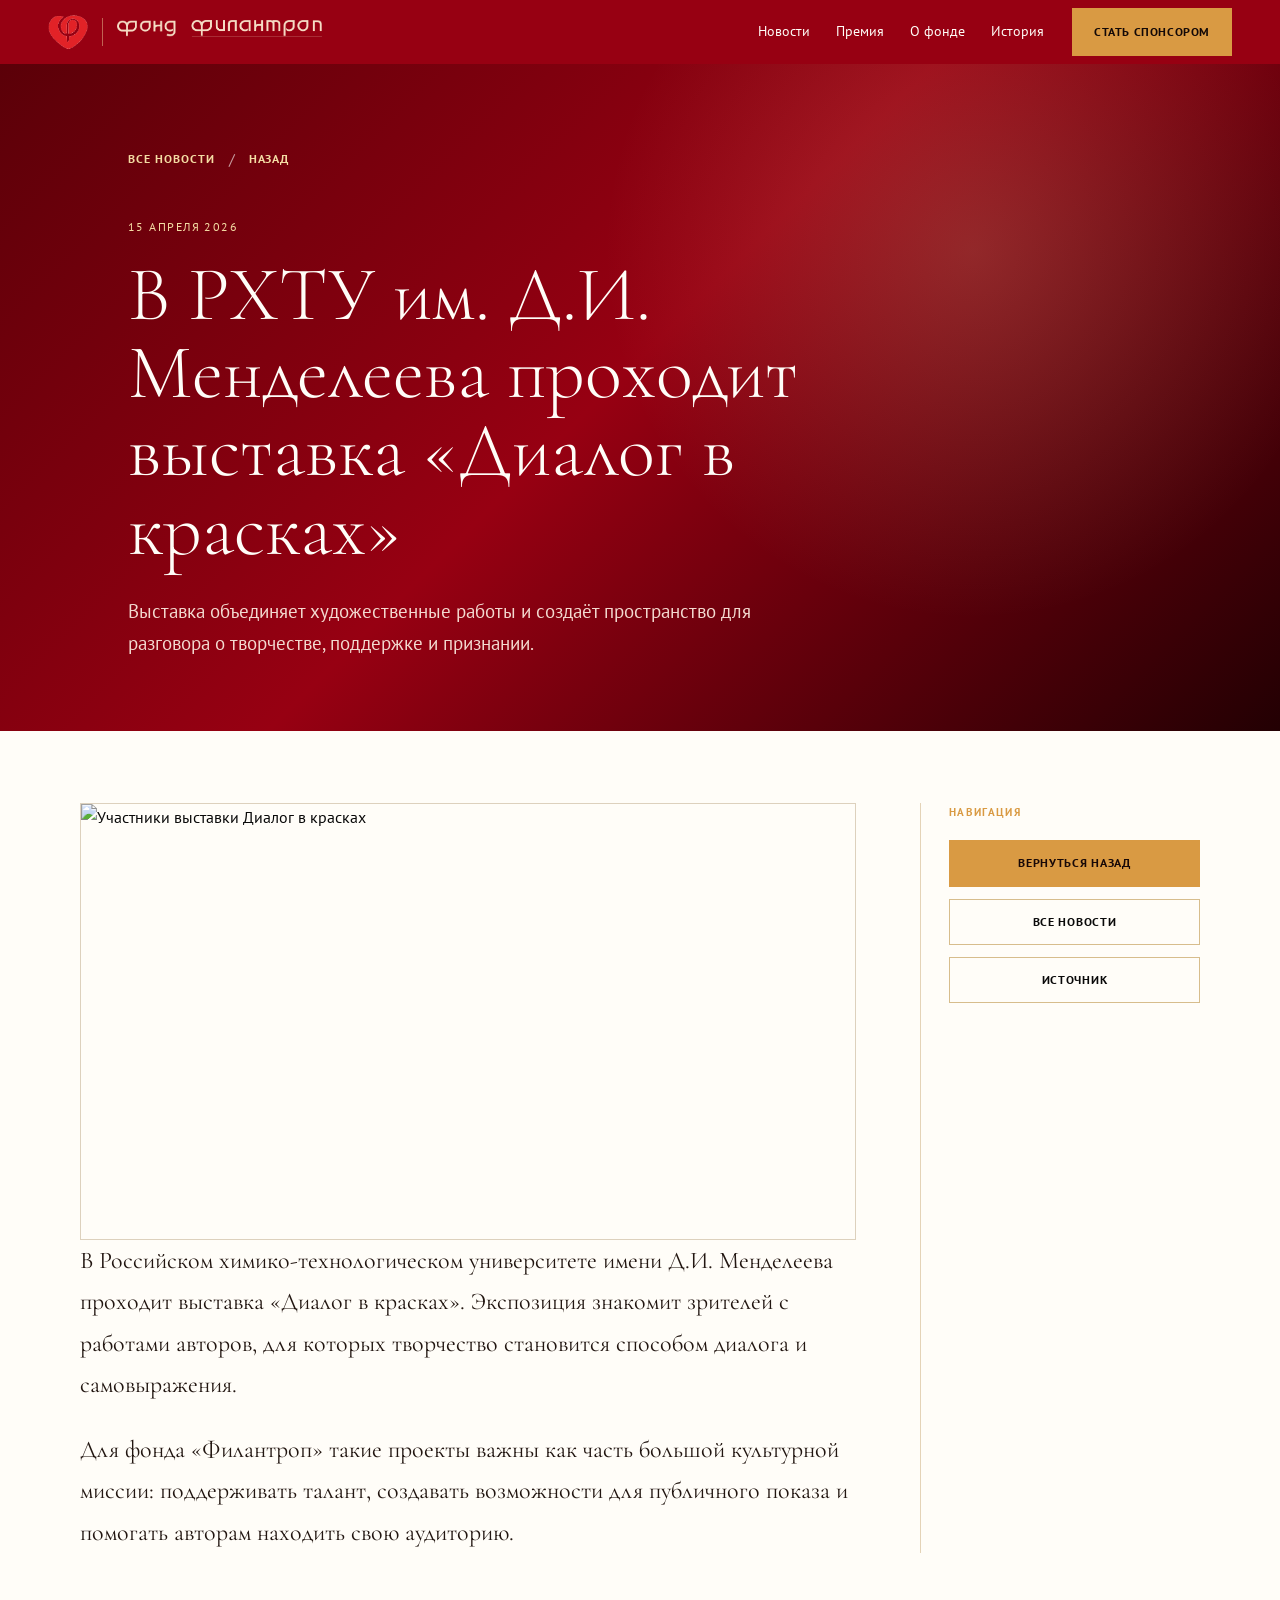
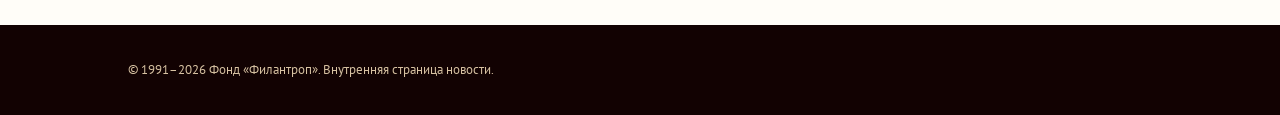
==== news-dialog.html @ fe48d693 "Add internal news pages" ====
<!DOCTYPE html>
<html lang="ru">
<head>
<meta charset="UTF-8">
<meta name="viewport" content="width=device-width, initial-scale=1.0">
<title>Выставка «Диалог в красках» | Фонд «Филантроп»</title>
<link rel="preconnect" href="https://fonts.googleapis.com">
<link href="https://fonts.googleapis.com/css2?family=Playfair+Display:wght@400;600;700&family=Cormorant+Garamond:ital,wght@0,300;0,400;0,600;1,400&family=PT+Sans:wght@400;700&display=swap" rel="stylesheet">
<style>
*,*::before,*::after{box-sizing:border-box;margin:0;padding:0}:root{--red:#970012;--red-dark:#5b0008;--gold:#d99a43;--gold-light:#f4dca4;--cream:#f4e4c5;--ink:#090909;--white:#fffdf8;--serif:'Cormorant Garamond',Georgia,serif;--sans:'PT Sans',Arial,sans-serif}body{font-family:var(--sans);background:var(--white);color:var(--ink);padding-top:64px;line-height:1.7}nav{position:fixed;top:0;left:0;right:0;z-index:100;background:var(--red)}.nav-inner{height:64px;max-width:1280px;margin:0 auto;padding:0 48px;display:flex;align-items:center;gap:28px}.nav-logo{display:flex;align-items:center;gap:14px;color:var(--white);text-decoration:none;min-width:280px}.nav-logo>img:first-child{width:40px;height:40px}.nav-logo span{border-left:1px solid rgba(244,220,164,.45);padding-left:14px}.nav-wordmark{width:205px}.nav-links{margin-left:auto;display:flex;gap:26px}.nav-links a{color:var(--white);font-size:14px;text-decoration:none}.nav-cta{background:var(--gold);color:#120807;text-decoration:none;text-transform:uppercase;font-weight:700;font-size:12px;letter-spacing:.05em;padding:14px 22px}.article-hero{background:linear-gradient(135deg,var(--red-dark),var(--red) 48%,#230003);color:var(--white);padding:82px 0 72px;position:relative;overflow:hidden}.article-hero::after{content:'';position:absolute;inset:0;background:radial-gradient(circle at 76% 28%,rgba(244,220,164,.18),transparent 34%);pointer-events:none}.container{max-width:1120px;margin:0 auto;padding:0 48px;position:relative;z-index:1}.crumbs{display:flex;gap:14px;align-items:center;margin-bottom:44px}.crumbs a{color:var(--gold-light);text-decoration:none;text-transform:uppercase;font-size:12px;font-weight:700;letter-spacing:.08em}.crumbs span{color:rgba(255,255,255,.6)}.article-date{color:var(--gold-light);text-transform:uppercase;font-size:12px;letter-spacing:.12em;margin-bottom:18px}.article-title{font-family:var(--serif);font-size:clamp(46px,6vw,78px);font-weight:300;line-height:1.02;max-width:880px}.article-lead{font-size:19px;max-width:660px;margin-top:26px;color:#f3d9d0}.article-layout{display:grid;grid-template-columns:minmax(0,1fr) 280px;gap:64px;padding:72px 0}.article-image{width:100%;aspect-ratio:16/9;object-fit:cover;display:block;border:1px solid #ddd1bd}.article-body{font-family:var(--serif);font-size:24px;line-height:1.72;color:#221611}.article-body p+p{margin-top:24px}.article-side{border-left:1px solid #e4d3b7;padding-left:28px}.side-title{text-transform:uppercase;font-size:11px;letter-spacing:.12em;color:var(--gold);font-weight:700;margin-bottom:18px}.side-actions{display:flex;flex-direction:column;gap:12px}.btn{display:inline-flex;align-items:center;justify-content:center;min-height:46px;padding:12px 18px;border:1px solid #d7bd8c;color:var(--ink);text-decoration:none;text-transform:uppercase;font-size:12px;font-weight:700;letter-spacing:.06em}.btn.gold{background:var(--gold);border-color:var(--gold);color:#170807}footer{background:#120202;color:#d7c2a2;padding:34px 0;font-size:13px}@media(max-width:800px){body{padding-top:62px}.nav-inner{height:62px;padding:0 18px}.nav-logo{min-width:0}.nav-wordmark{width:150px}.nav-links,.nav-cta{display:none}.container{padding:0 22px}.article-hero{padding:56px 0}.article-layout{grid-template-columns:1fr;gap:34px;padding:44px 0}.article-body{font-size:21px}.article-side{border-left:0;border-top:1px solid #e4d3b7;padding:24px 0 0}}
</style>
</head>
<body>
<nav><div class="nav-inner"><a href="index.html" class="nav-logo"><img src="logo.png" alt="Фонд Филантроп"><span><img class="nav-wordmark" src="filantrop_wordmark_white.png" alt="фонд филантроп"></span></a><div class="nav-links"><a href="index.html#news">Новости</a><a href="index.html#prize">Премия</a><a href="index.html#about">О фонде</a><a href="index.html#legacy">История</a></div><a class="nav-cta" href="index.html#prize">Стать спонсором</a></div></nav>
<section class="article-hero"><div class="container"><div class="crumbs"><a href="index.html#news">Все новости</a><span>/</span><a href="javascript:history.back()">Назад</a></div><div class="article-date">15 апреля 2026</div><h1 class="article-title">В РХТУ им. Д.И. Менделеева проходит выставка «Диалог в красках»</h1><p class="article-lead">Выставка объединяет художественные работы и создаёт пространство для разговора о творчестве, поддержке и признании.</p></div></section>
<main class="container article-layout"><article><img class="article-image" src="https://www.filantrop.ru/upload/iblock/7a5/6xj9ht9l9czgv8vgzl382boh2ba76wlp.JPG" alt="Участники выставки Диалог в красках"><div class="article-body"><p>В Российском химико-технологическом университете имени Д.И. Менделеева проходит выставка «Диалог в красках». Экспозиция знакомит зрителей с работами авторов, для которых творчество становится способом диалога и самовыражения.</p><p>Для фонда «Филантроп» такие проекты важны как часть большой культурной миссии: поддерживать талант, создавать возможности для публичного показа и помогать авторам находить свою аудиторию.</p></div></article><aside class="article-side"><div class="side-title">Навигация</div><div class="side-actions"><a class="btn gold" href="javascript:history.back()">Вернуться назад</a><a class="btn" href="index.html#news">Все новости</a><a class="btn" href="https://www.filantrop.ru/news/?ELEMENT_ID=2302" target="_blank" rel="noopener">Источник</a></div></aside></main>
<footer><div class="container">© 1991–2026 Фонд «Филантроп». Внутренняя страница новости.</div></footer>
</body>
</html>
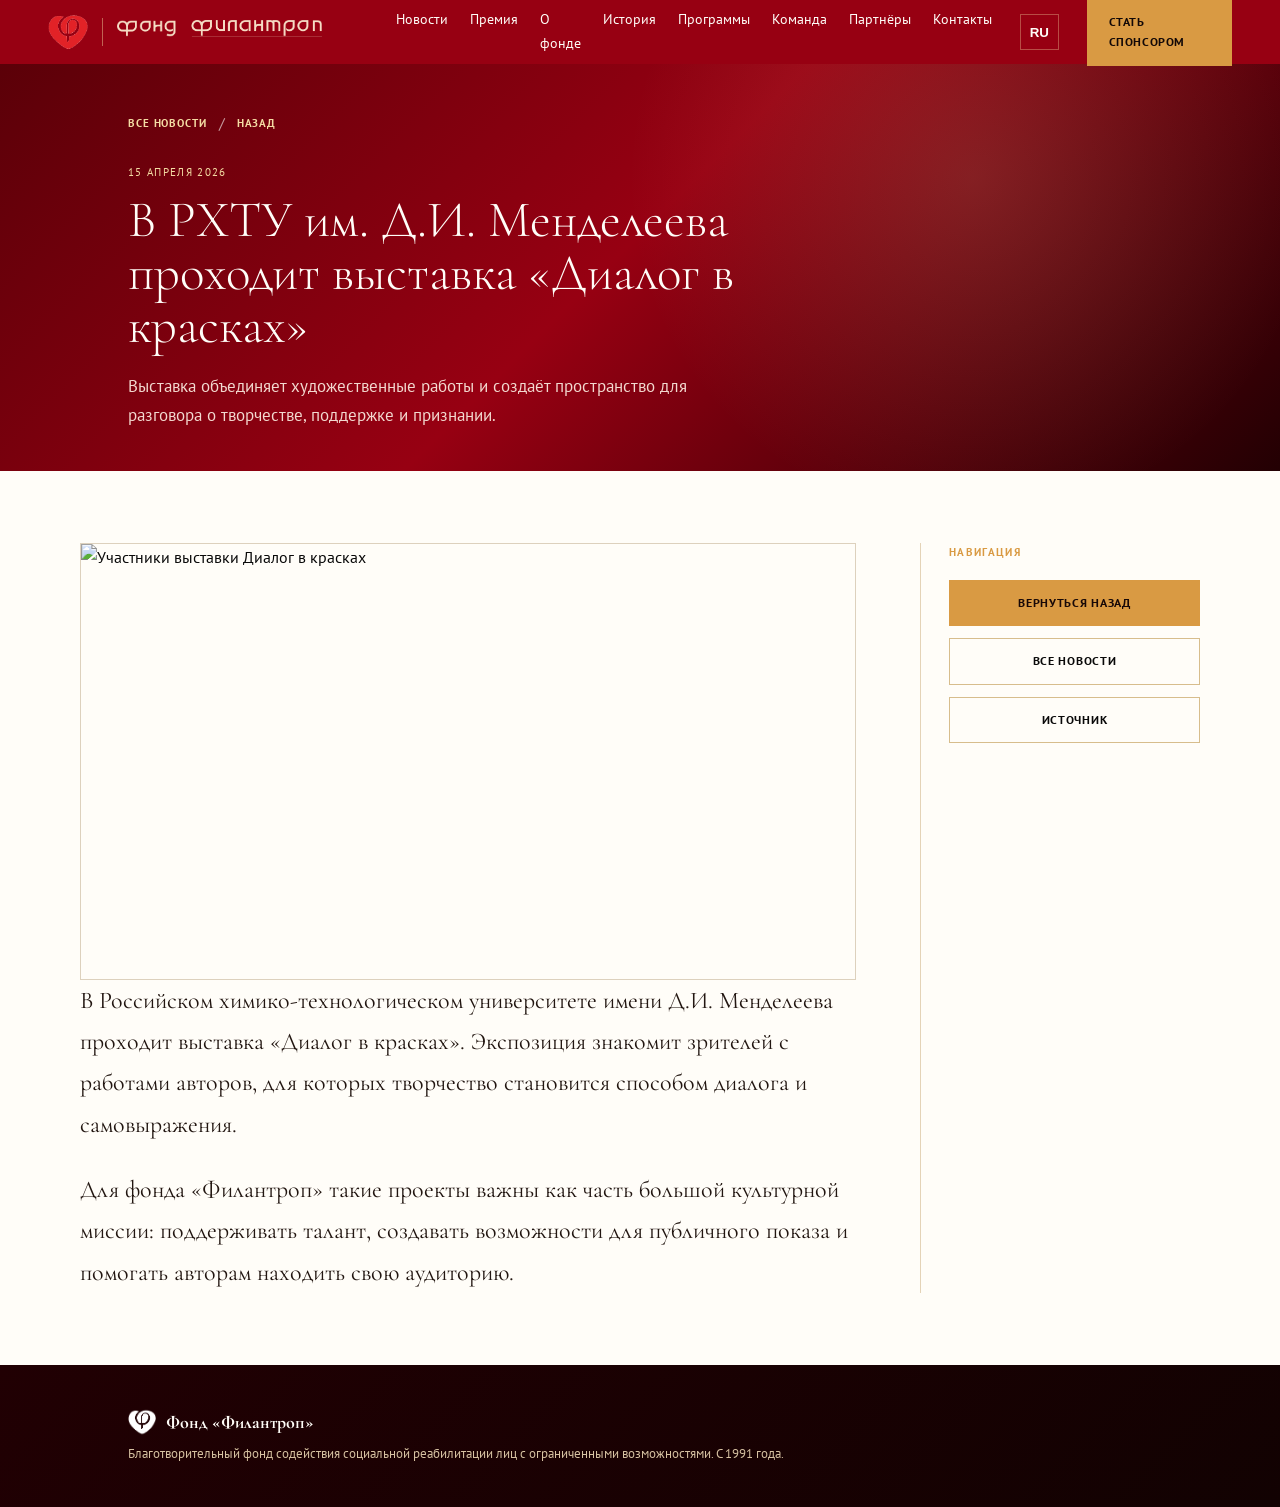
==== commit 5866028a: "Add news archive and refine article pages" ====
--- a/news-dialog.html
+++ b/news-dialog.html
@@ -7,13 +7,13 @@
 <link rel="preconnect" href="https://fonts.googleapis.com">
 <link href="https://fonts.googleapis.com/css2?family=Playfair+Display:wght@400;600;700&family=Cormorant+Garamond:ital,wght@0,300;0,400;0,600;1,400&family=PT+Sans:wght@400;700&display=swap" rel="stylesheet">
 <style>
-*,*::before,*::after{box-sizing:border-box;margin:0;padding:0}:root{--red:#970012;--red-dark:#5b0008;--gold:#d99a43;--gold-light:#f4dca4;--cream:#f4e4c5;--ink:#090909;--white:#fffdf8;--serif:'Cormorant Garamond',Georgia,serif;--sans:'PT Sans',Arial,sans-serif}body{font-family:var(--sans);background:var(--white);color:var(--ink);padding-top:64px;line-height:1.7}nav{position:fixed;top:0;left:0;right:0;z-index:100;background:var(--red)}.nav-inner{height:64px;max-width:1280px;margin:0 auto;padding:0 48px;display:flex;align-items:center;gap:28px}.nav-logo{display:flex;align-items:center;gap:14px;color:var(--white);text-decoration:none;min-width:280px}.nav-logo>img:first-child{width:40px;height:40px}.nav-logo span{border-left:1px solid rgba(244,220,164,.45);padding-left:14px}.nav-wordmark{width:205px}.nav-links{margin-left:auto;display:flex;gap:26px}.nav-links a{color:var(--white);font-size:14px;text-decoration:none}.nav-cta{background:var(--gold);color:#120807;text-decoration:none;text-transform:uppercase;font-weight:700;font-size:12px;letter-spacing:.05em;padding:14px 22px}.article-hero{background:linear-gradient(135deg,var(--red-dark),var(--red) 48%,#230003);color:var(--white);padding:82px 0 72px;position:relative;overflow:hidden}.article-hero::after{content:'';position:absolute;inset:0;background:radial-gradient(circle at 76% 28%,rgba(244,220,164,.18),transparent 34%);pointer-events:none}.container{max-width:1120px;margin:0 auto;padding:0 48px;position:relative;z-index:1}.crumbs{display:flex;gap:14px;align-items:center;margin-bottom:44px}.crumbs a{color:var(--gold-light);text-decoration:none;text-transform:uppercase;font-size:12px;font-weight:700;letter-spacing:.08em}.crumbs span{color:rgba(255,255,255,.6)}.article-date{color:var(--gold-light);text-transform:uppercase;font-size:12px;letter-spacing:.12em;margin-bottom:18px}.article-title{font-family:var(--serif);font-size:clamp(46px,6vw,78px);font-weight:300;line-height:1.02;max-width:880px}.article-lead{font-size:19px;max-width:660px;margin-top:26px;color:#f3d9d0}.article-layout{display:grid;grid-template-columns:minmax(0,1fr) 280px;gap:64px;padding:72px 0}.article-image{width:100%;aspect-ratio:16/9;object-fit:cover;display:block;border:1px solid #ddd1bd}.article-body{font-family:var(--serif);font-size:24px;line-height:1.72;color:#221611}.article-body p+p{margin-top:24px}.article-side{border-left:1px solid #e4d3b7;padding-left:28px}.side-title{text-transform:uppercase;font-size:11px;letter-spacing:.12em;color:var(--gold);font-weight:700;margin-bottom:18px}.side-actions{display:flex;flex-direction:column;gap:12px}.btn{display:inline-flex;align-items:center;justify-content:center;min-height:46px;padding:12px 18px;border:1px solid #d7bd8c;color:var(--ink);text-decoration:none;text-transform:uppercase;font-size:12px;font-weight:700;letter-spacing:.06em}.btn.gold{background:var(--gold);border-color:var(--gold);color:#170807}footer{background:#120202;color:#d7c2a2;padding:34px 0;font-size:13px}@media(max-width:800px){body{padding-top:62px}.nav-inner{height:62px;padding:0 18px}.nav-logo{min-width:0}.nav-wordmark{width:150px}.nav-links,.nav-cta{display:none}.container{padding:0 22px}.article-hero{padding:56px 0}.article-layout{grid-template-columns:1fr;gap:34px;padding:44px 0}.article-body{font-size:21px}.article-side{border-left:0;border-top:1px solid #e4d3b7;padding:24px 0 0}}
+*,*::before,*::after{box-sizing:border-box;margin:0;padding:0}:root{--red:#970012;--red-dark:#5b0008;--gold:#d99a43;--gold-light:#f4dca4;--cream:#f4e4c5;--ink:#090909;--white:#fffdf8;--serif:'Cormorant Garamond',Georgia,serif;--sans:'PT Sans',Arial,sans-serif}body{font-family:var(--sans);background:var(--white);color:var(--ink);padding-top:64px;line-height:1.7}nav{position:fixed;top:0;left:0;right:0;z-index:100;background:var(--red)}.nav-inner{height:64px;max-width:1280px;margin:0 auto;padding:0 48px;display:flex;align-items:center;gap:28px}.nav-logo{display:flex;align-items:center;gap:14px;color:var(--white);text-decoration:none;min-width:320px}.nav-logo>img:first-child{width:40px;height:40px}.nav-logo span{border-left:1px solid rgba(244,220,164,.45);padding-left:14px}.nav-wordmark{width:205px}.nav-links{margin-left:auto;display:flex;gap:22px}.nav-links a{color:var(--white);font-size:14px;text-decoration:none}.language-current{background:transparent;border:1px solid rgba(244,220,164,.35);color:var(--white);height:36px;width:44px;font-weight:700}.nav-cta{background:var(--gold);color:#120807;text-decoration:none;text-transform:uppercase;font-weight:700;font-size:12px;letter-spacing:.05em;padding:14px 22px}.article-hero{background:linear-gradient(135deg,var(--red-dark),var(--red) 48%,#230003);color:var(--white);padding:46px 0 42px;position:relative;overflow:hidden}.article-hero::after{content:'';position:absolute;inset:0;background:radial-gradient(circle at 76% 28%,rgba(244,220,164,.14),transparent 34%);pointer-events:none}.container{max-width:1120px;margin:0 auto;padding:0 48px;position:relative;z-index:1}.crumbs{display:flex;gap:12px;align-items:center;margin-bottom:26px}.crumbs a{color:var(--gold-light);text-decoration:none;text-transform:uppercase;font-size:11px;font-weight:700;letter-spacing:.08em}.crumbs span{color:rgba(255,255,255,.6)}.article-date{color:var(--gold-light);text-transform:uppercase;font-size:11px;letter-spacing:.12em;margin-bottom:12px}.article-title{font-family:var(--serif);font-size:clamp(34px,4vw,52px);font-weight:300;line-height:1.04;max-width:720px}.article-lead{font-size:17px;max-width:600px;margin-top:18px;color:#f3d9d0}.article-layout{display:grid;grid-template-columns:minmax(0,1fr) 280px;gap:64px;padding:72px 0}.article-image{width:100%;aspect-ratio:16/9;object-fit:cover;display:block;border:1px solid #ddd1bd}.article-body{font-family:var(--serif);font-size:24px;line-height:1.72;color:#221611}.article-body p+p{margin-top:24px}.article-side{border-left:1px solid #e4d3b7;padding-left:28px}.side-title{text-transform:uppercase;font-size:11px;letter-spacing:.12em;color:var(--gold);font-weight:700;margin-bottom:18px}.side-actions{display:flex;flex-direction:column;gap:12px}.btn{display:inline-flex;align-items:center;justify-content:center;min-height:46px;padding:12px 18px;border:1px solid #d7bd8c;color:var(--ink);text-decoration:none;text-transform:uppercase;font-size:12px;font-weight:700;letter-spacing:.06em}.btn.gold{background:var(--gold);border-color:var(--gold);color:#170807}footer{background:linear-gradient(135deg,#210003,#120202);color:#d7c2a2;padding:42px 0;font-size:13px}footer strong{display:inline-flex;align-items:center;gap:10px;color:var(--white);font-family:var(--serif);font-size:18px}footer strong::before{content:'';width:28px;height:28px;background:url('logo.png') center/contain no-repeat;filter:brightness(0) invert(1)}@media(max-width:800px){body{padding-top:62px}.nav-inner{height:62px;padding:0 18px}.nav-logo{min-width:0}.nav-wordmark{width:150px}.nav-links,.language-current,.nav-cta{display:none}.container{padding:0 22px}.article-hero{padding:34px 0}.article-layout{grid-template-columns:1fr;gap:34px;padding:44px 0}.article-title{font-size:34px}.article-body{font-size:21px}.article-side{border-left:0;border-top:1px solid #e4d3b7;padding:24px 0 0}}
 </style>
 </head>
 <body>
-<nav><div class="nav-inner"><a href="index.html" class="nav-logo"><img src="logo.png" alt="Фонд Филантроп"><span><img class="nav-wordmark" src="filantrop_wordmark_white.png" alt="фонд филантроп"></span></a><div class="nav-links"><a href="index.html#news">Новости</a><a href="index.html#prize">Премия</a><a href="index.html#about">О фонде</a><a href="index.html#legacy">История</a></div><a class="nav-cta" href="index.html#prize">Стать спонсором</a></div></nav>
-<section class="article-hero"><div class="container"><div class="crumbs"><a href="index.html#news">Все новости</a><span>/</span><a href="javascript:history.back()">Назад</a></div><div class="article-date">15 апреля 2026</div><h1 class="article-title">В РХТУ им. Д.И. Менделеева проходит выставка «Диалог в красках»</h1><p class="article-lead">Выставка объединяет художественные работы и создаёт пространство для разговора о творчестве, поддержке и признании.</p></div></section>
-<main class="container article-layout"><article><img class="article-image" src="https://www.filantrop.ru/upload/iblock/7a5/6xj9ht9l9czgv8vgzl382boh2ba76wlp.JPG" alt="Участники выставки Диалог в красках"><div class="article-body"><p>В Российском химико-технологическом университете имени Д.И. Менделеева проходит выставка «Диалог в красках». Экспозиция знакомит зрителей с работами авторов, для которых творчество становится способом диалога и самовыражения.</p><p>Для фонда «Филантроп» такие проекты важны как часть большой культурной миссии: поддерживать талант, создавать возможности для публичного показа и помогать авторам находить свою аудиторию.</p></div></article><aside class="article-side"><div class="side-title">Навигация</div><div class="side-actions"><a class="btn gold" href="javascript:history.back()">Вернуться назад</a><a class="btn" href="index.html#news">Все новости</a><a class="btn" href="https://www.filantrop.ru/news/?ELEMENT_ID=2302" target="_blank" rel="noopener">Источник</a></div></aside></main>
-<footer><div class="container">© 1991–2026 Фонд «Филантроп». Внутренняя страница новости.</div></footer>
+<nav><div class="nav-inner"><a href="index.html" class="nav-logo"><img src="logo.png" alt="Фонд Филантроп"><span><img class="nav-wordmark" src="filantrop_wordmark_white.png" alt="фонд филантроп"></span></a><div class="nav-links"><a href="news.html">Новости</a><a href="index.html#prize">Премия</a><a href="index.html#about">О фонде</a><a href="index.html#legacy">История</a><a href="index.html#programs">Программы</a><a href="index.html#team">Команда</a><a href="index.html#partners">Партнёры</a><a href="index.html#contacts">Контакты</a></div><button class="language-current" type="button">RU</button><a class="nav-cta" href="index.html#prize">Стать спонсором</a></div></nav>
+<section class="article-hero"><div class="container"><div class="crumbs"><a href="news.html">Все новости</a><span>/</span><a href="javascript:history.back()">Назад</a></div><div class="article-date">15 апреля 2026</div><h1 class="article-title">В РХТУ им. Д.И. Менделеева проходит выставка «Диалог в красках»</h1><p class="article-lead">Выставка объединяет художественные работы и создаёт пространство для разговора о творчестве, поддержке и признании.</p></div></section>
+<main class="container article-layout"><article><img class="article-image" src="https://www.filantrop.ru/upload/iblock/7a5/6xj9ht9l9czgv8vgzl382boh2ba76wlp.JPG" alt="Участники выставки Диалог в красках"><div class="article-body"><p>В Российском химико-технологическом университете имени Д.И. Менделеева проходит выставка «Диалог в красках». Экспозиция знакомит зрителей с работами авторов, для которых творчество становится способом диалога и самовыражения.</p><p>Для фонда «Филантроп» такие проекты важны как часть большой культурной миссии: поддерживать талант, создавать возможности для публичного показа и помогать авторам находить свою аудиторию.</p></div></article><aside class="article-side"><div class="side-title">Навигация</div><div class="side-actions"><a class="btn gold" href="javascript:history.back()">Вернуться назад</a><a class="btn" href="news.html">Все новости</a><a class="btn" href="https://www.filantrop.ru/news/?ELEMENT_ID=2302" target="_blank" rel="noopener">Источник</a></div></aside></main>
+<footer><div class="container"><strong>Фонд «Филантроп»</strong><p>Благотворительный фонд содействия социальной реабилитации лиц с ограниченными возможностями. С 1991 года.</p></div></footer>
 </body>
 </html>
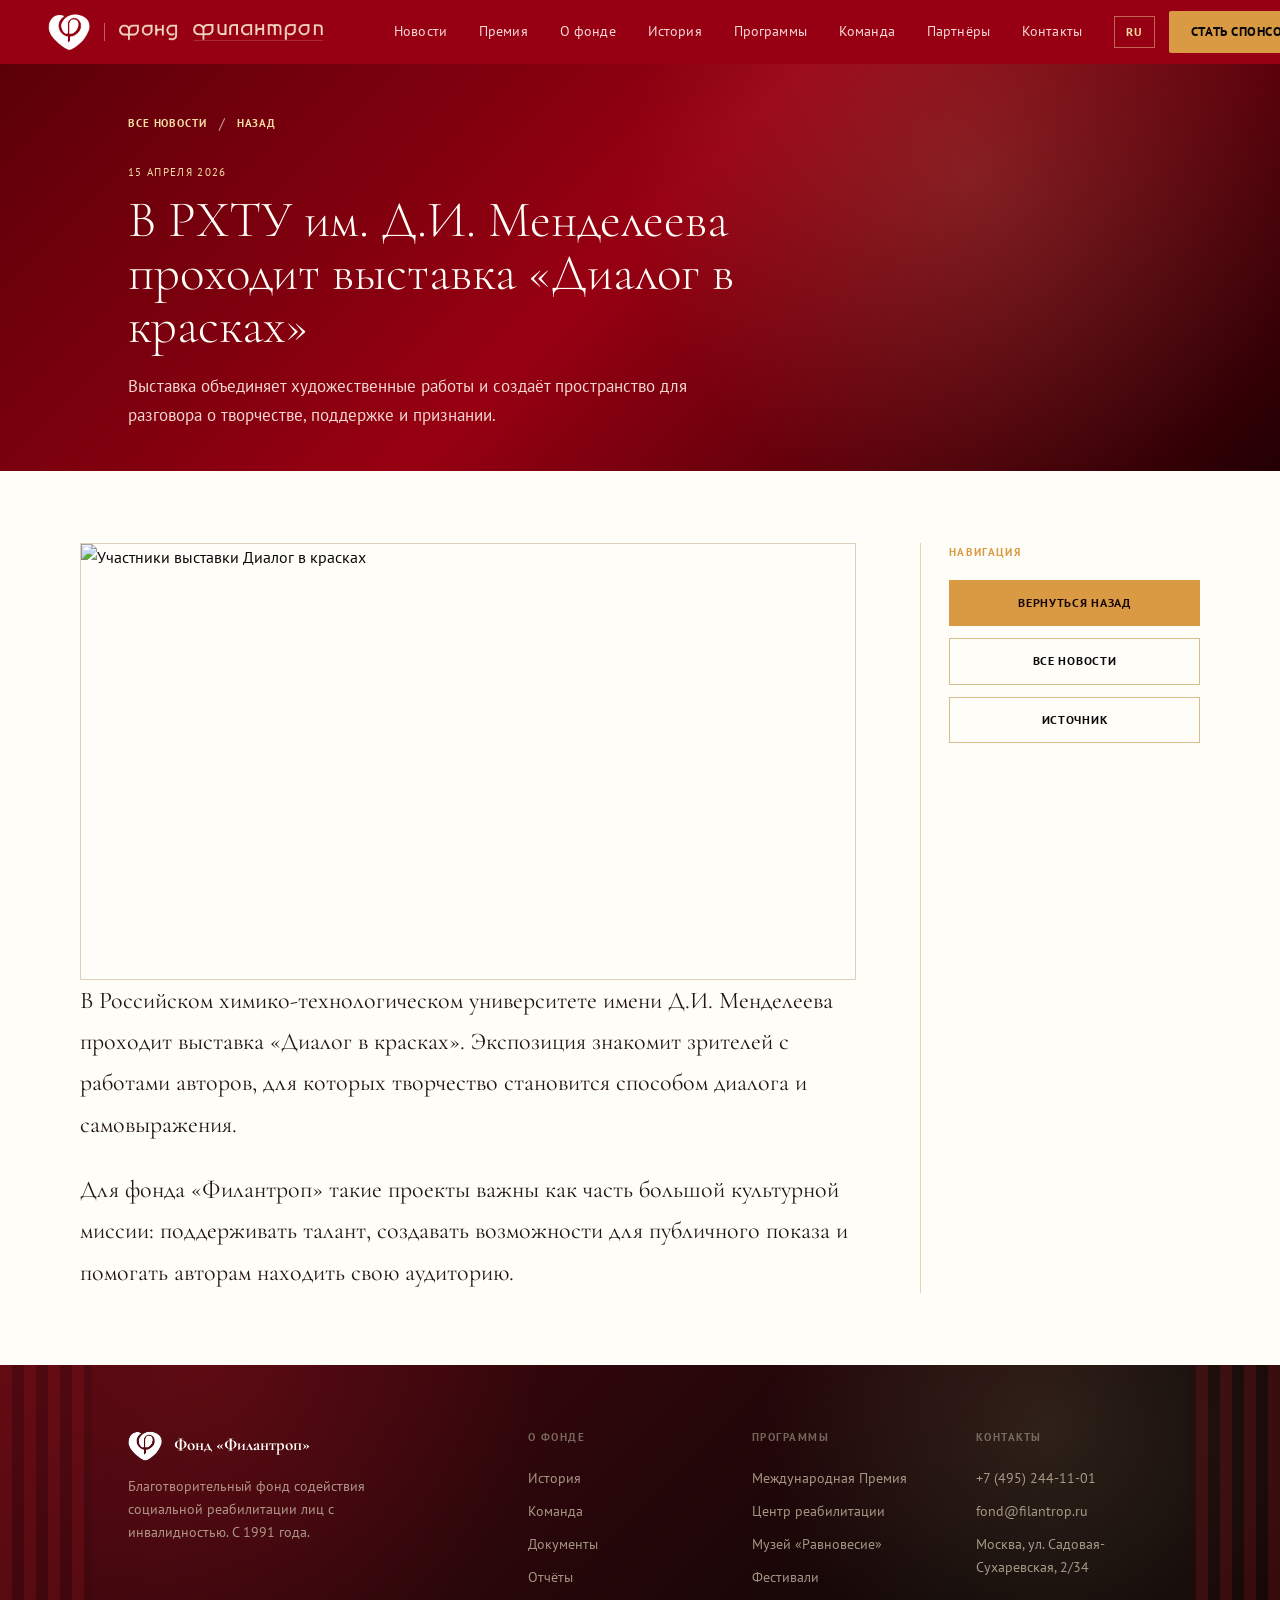
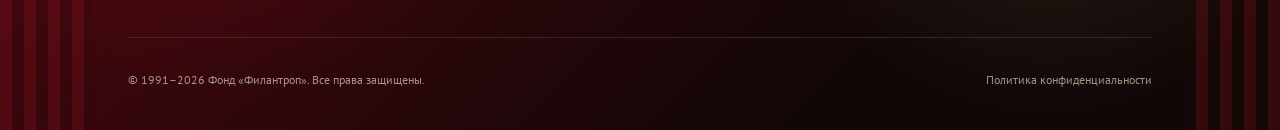
==== commit 2184f0aa: "Unify news header and footer" ====
--- a/news-dialog.html
+++ b/news-dialog.html
@@ -9,11 +9,85 @@
 <style>
 *,*::before,*::after{box-sizing:border-box;margin:0;padding:0}:root{--red:#970012;--red-dark:#5b0008;--gold:#d99a43;--gold-light:#f4dca4;--cream:#f4e4c5;--ink:#090909;--white:#fffdf8;--serif:'Cormorant Garamond',Georgia,serif;--sans:'PT Sans',Arial,sans-serif}body{font-family:var(--sans);background:var(--white);color:var(--ink);padding-top:64px;line-height:1.7}nav{position:fixed;top:0;left:0;right:0;z-index:100;background:var(--red)}.nav-inner{height:64px;max-width:1280px;margin:0 auto;padding:0 48px;display:flex;align-items:center;gap:28px}.nav-logo{display:flex;align-items:center;gap:14px;color:var(--white);text-decoration:none;min-width:320px}.nav-logo>img:first-child{width:40px;height:40px}.nav-logo span{border-left:1px solid rgba(244,220,164,.45);padding-left:14px}.nav-wordmark{width:205px}.nav-links{margin-left:auto;display:flex;gap:22px}.nav-links a{color:var(--white);font-size:14px;text-decoration:none}.language-current{background:transparent;border:1px solid rgba(244,220,164,.35);color:var(--white);height:36px;width:44px;font-weight:700}.nav-cta{background:var(--gold);color:#120807;text-decoration:none;text-transform:uppercase;font-weight:700;font-size:12px;letter-spacing:.05em;padding:14px 22px}.article-hero{background:linear-gradient(135deg,var(--red-dark),var(--red) 48%,#230003);color:var(--white);padding:46px 0 42px;position:relative;overflow:hidden}.article-hero::after{content:'';position:absolute;inset:0;background:radial-gradient(circle at 76% 28%,rgba(244,220,164,.14),transparent 34%);pointer-events:none}.container{max-width:1120px;margin:0 auto;padding:0 48px;position:relative;z-index:1}.crumbs{display:flex;gap:12px;align-items:center;margin-bottom:26px}.crumbs a{color:var(--gold-light);text-decoration:none;text-transform:uppercase;font-size:11px;font-weight:700;letter-spacing:.08em}.crumbs span{color:rgba(255,255,255,.6)}.article-date{color:var(--gold-light);text-transform:uppercase;font-size:11px;letter-spacing:.12em;margin-bottom:12px}.article-title{font-family:var(--serif);font-size:clamp(34px,4vw,52px);font-weight:300;line-height:1.04;max-width:720px}.article-lead{font-size:17px;max-width:600px;margin-top:18px;color:#f3d9d0}.article-layout{display:grid;grid-template-columns:minmax(0,1fr) 280px;gap:64px;padding:72px 0}.article-image{width:100%;aspect-ratio:16/9;object-fit:cover;display:block;border:1px solid #ddd1bd}.article-body{font-family:var(--serif);font-size:24px;line-height:1.72;color:#221611}.article-body p+p{margin-top:24px}.article-side{border-left:1px solid #e4d3b7;padding-left:28px}.side-title{text-transform:uppercase;font-size:11px;letter-spacing:.12em;color:var(--gold);font-weight:700;margin-bottom:18px}.side-actions{display:flex;flex-direction:column;gap:12px}.btn{display:inline-flex;align-items:center;justify-content:center;min-height:46px;padding:12px 18px;border:1px solid #d7bd8c;color:var(--ink);text-decoration:none;text-transform:uppercase;font-size:12px;font-weight:700;letter-spacing:.06em}.btn.gold{background:var(--gold);border-color:var(--gold);color:#170807}footer{background:linear-gradient(135deg,#210003,#120202);color:#d7c2a2;padding:42px 0;font-size:13px}footer strong{display:inline-flex;align-items:center;gap:10px;color:var(--white);font-family:var(--serif);font-size:18px}footer strong::before{content:'';width:28px;height:28px;background:url('logo.png') center/contain no-repeat;filter:brightness(0) invert(1)}@media(max-width:800px){body{padding-top:62px}.nav-inner{height:62px;padding:0 18px}.nav-logo{min-width:0}.nav-wordmark{width:150px}.nav-links,.language-current,.nav-cta{display:none}.container{padding:0 22px}.article-hero{padding:34px 0}.article-layout{grid-template-columns:1fr;gap:34px;padding:44px 0}.article-title{font-size:34px}.article-body{font-size:21px}.article-side{border-left:0;border-top:1px solid #e4d3b7;padding:24px 0 0}}
 </style>
+<link rel="stylesheet" href="site-common.css">
 </head>
 <body>
-<nav><div class="nav-inner"><a href="index.html" class="nav-logo"><img src="logo.png" alt="Фонд Филантроп"><span><img class="nav-wordmark" src="filantrop_wordmark_white.png" alt="фонд филантроп"></span></a><div class="nav-links"><a href="news.html">Новости</a><a href="index.html#prize">Премия</a><a href="index.html#about">О фонде</a><a href="index.html#legacy">История</a><a href="index.html#programs">Программы</a><a href="index.html#team">Команда</a><a href="index.html#partners">Партнёры</a><a href="index.html#contacts">Контакты</a></div><button class="language-current" type="button">RU</button><a class="nav-cta" href="index.html#prize">Стать спонсором</a></div></nav>
+<nav>
+  <div class="nav-inner">
+    <a href="index.html" class="nav-logo">
+      <img src="logo.png" alt="Фонд Филантроп">
+      <span class="nav-brand-note">
+        <img class="nav-wordmark" src="filantrop_wordmark_white.png" alt="фонд филантроп">
+      </span>
+    </a>
+    <div class="nav-links">
+      <a href="news.html">Новости</a>
+      <a href="index.html#prize">Премия</a>
+      <a href="index.html#about">О фонде</a>
+      <a href="index.html#legacy">История</a>
+      <a href="index.html#programs">Программы</a>
+      <a href="index.html#team">Команда</a>
+      <a href="index.html#partners">Партнёры</a>
+      <a href="index.html#contacts">Контакты</a>
+    </div>
+    <div class="language-switcher">
+      <button class="language-current" type="button" aria-haspopup="true" aria-expanded="false">RU</button>
+      <div class="language-menu" aria-label="Выбор языка">
+        <a href="#" lang="en">EN</a>
+        <a href="#" lang="ru">RU</a>
+        <a href="#" lang="he">HE</a>
+        <a href="#" lang="es">ES</a>
+        <a href="#" lang="fr">FR</a>
+        <a href="#" lang="de">DE</a>
+      </div>
+    </div>
+    <a href="index.html#prize" class="nav-cta">Стать спонсором</a>
+  </div>
+</nav>
 <section class="article-hero"><div class="container"><div class="crumbs"><a href="news.html">Все новости</a><span>/</span><a href="javascript:history.back()">Назад</a></div><div class="article-date">15 апреля 2026</div><h1 class="article-title">В РХТУ им. Д.И. Менделеева проходит выставка «Диалог в красках»</h1><p class="article-lead">Выставка объединяет художественные работы и создаёт пространство для разговора о творчестве, поддержке и признании.</p></div></section>
 <main class="container article-layout"><article><img class="article-image" src="https://www.filantrop.ru/upload/iblock/7a5/6xj9ht9l9czgv8vgzl382boh2ba76wlp.JPG" alt="Участники выставки Диалог в красках"><div class="article-body"><p>В Российском химико-технологическом университете имени Д.И. Менделеева проходит выставка «Диалог в красках». Экспозиция знакомит зрителей с работами авторов, для которых творчество становится способом диалога и самовыражения.</p><p>Для фонда «Филантроп» такие проекты важны как часть большой культурной миссии: поддерживать талант, создавать возможности для публичного показа и помогать авторам находить свою аудиторию.</p></div></article><aside class="article-side"><div class="side-title">Навигация</div><div class="side-actions"><a class="btn gold" href="javascript:history.back()">Вернуться назад</a><a class="btn" href="news.html">Все новости</a><a class="btn" href="https://www.filantrop.ru/news/?ELEMENT_ID=2302" target="_blank" rel="noopener">Источник</a></div></aside></main>
-<footer><div class="container"><strong>Фонд «Филантроп»</strong><p>Благотворительный фонд содействия социальной реабилитации лиц с ограниченными возможностями. С 1991 года.</p></div></footer>
+<footer>
+  <div class="container">
+    <div class="footer-inner">
+      <div class="footer-brand">
+        <strong>Фонд «Филантроп»</strong>
+        <p>Благотворительный фонд содействия социальной реабилитации лиц с инвалидностью. С 1991 года.</p>
+      </div>
+      <div class="footer-col">
+        <h4>О фонде</h4>
+        <ul>
+          <li><a href="index.html#legacy">История</a></li>
+          <li><a href="index.html#team">Команда</a></li>
+          <li><a href="#">Документы</a></li>
+          <li><a href="#">Отчёты</a></li>
+        </ul>
+      </div>
+      <div class="footer-col">
+        <h4>Программы</h4>
+        <ul>
+          <li><a href="index.html#prize">Международная Премия</a></li>
+          <li><a href="#">Центр реабилитации</a></li>
+          <li><a href="#">Музей «Равновесие»</a></li>
+          <li><a href="#">Фестивали</a></li>
+        </ul>
+      </div>
+      <div class="footer-col">
+        <h4>Контакты</h4>
+        <ul>
+          <li><a href="tel:+74952441101">+7 (495) 244-11-01</a></li>
+          <li><a href="mailto:fond@filantrop.ru">fond@filantrop.ru</a></li>
+          <li><a href="#">Москва, ул. Садовая-Сухаревская, 2/34</a></li>
+        </ul>
+      </div>
+    </div>
+    <div class="footer-bottom">
+      <p>© 1991–2026 Фонд «Филантроп». Все права защищены.</p>
+      <p><a href="#">Политика конфиденциальности</a></p>
+    </div>
+  </div>
+</footer>
 </body>
 </html>
+
+
+
--- a/site-common.css
+++ b/site-common.css
@@ -0,0 +1,347 @@
+body {
+  padding-top: 64px;
+}
+
+nav {
+  position: fixed;
+  top: 0;
+  left: 0;
+  right: 0;
+  z-index: 100;
+  background: var(--red);
+  border-bottom: none;
+}
+
+.nav-inner {
+  max-width: 1280px;
+  margin: 0 auto;
+  display: flex;
+  align-items: center;
+  gap: 0;
+  padding: 0 48px;
+  height: 64px;
+}
+
+.nav-logo {
+  display: flex;
+  align-items: center;
+  gap: 14px;
+  text-decoration: none;
+  color: var(--white);
+  flex: 0 0 320px;
+  margin-right: 10px;
+  min-width: 0;
+}
+
+.nav-logo > img:not(.nav-wordmark) {
+  height: 42px;
+  width: auto;
+  object-fit: contain;
+  object-position: center;
+  filter: brightness(0) invert(1);
+}
+
+.nav-brand-note {
+  display: flex;
+  flex-direction: column;
+  justify-content: center;
+  border-left: 1px solid rgba(244, 220, 164, 0.42);
+  padding-left: 12px;
+  width: 220px;
+  overflow: visible;
+}
+
+.nav-wordmark {
+  display: block;
+  width: 206px;
+  height: 17px !important;
+  object-fit: contain;
+  object-position: left center;
+  margin-top: 1px;
+  filter: none !important;
+  opacity: 0.96;
+}
+
+.nav-links {
+  display: flex;
+  gap: 0;
+  margin-left: auto;
+}
+
+.nav-links a {
+  font-size: 13.5px;
+  color: rgba(255, 239, 236, 0.9);
+  text-decoration: none;
+  padding: 0 16px;
+  height: 64px;
+  display: flex;
+  align-items: center;
+  border-bottom: 2px solid transparent;
+  transition: color 0.18s, border-color 0.18s;
+  letter-spacing: 0.01em;
+  white-space: nowrap;
+}
+
+.nav-links a:hover {
+  color: var(--white);
+  border-bottom-color: var(--gold);
+}
+
+.language-switcher {
+  position: relative;
+  margin-left: 16px;
+  height: 64px;
+  display: flex;
+  align-items: center;
+  flex-shrink: 0;
+}
+
+.language-current {
+  border: 1px solid rgba(244, 220, 164, 0.46);
+  background: transparent;
+  color: var(--gold-light);
+  font: 700 12px/1 var(--ff-sans, var(--sans));
+  letter-spacing: 0.08em;
+  padding: 9px 11px;
+  cursor: pointer;
+  text-transform: uppercase;
+  width: auto;
+  height: auto;
+}
+
+.language-menu {
+  position: absolute;
+  right: 0;
+  top: calc(100% - 8px);
+  min-width: 96px;
+  padding: 8px;
+  background: #2b0509;
+  border: 1px solid rgba(244, 220, 164, 0.34);
+  box-shadow: 0 18px 30px rgba(0, 0, 0, 0.38);
+  display: none;
+  z-index: 150;
+}
+
+.language-switcher:hover .language-menu,
+.language-switcher:focus-within .language-menu {
+  display: grid;
+  gap: 2px;
+}
+
+.language-menu a {
+  color: rgba(255, 240, 210, 0.9);
+  text-decoration: none;
+  font-size: 12px;
+  line-height: 1;
+  padding: 9px 10px;
+  letter-spacing: 0.06em;
+  text-transform: uppercase;
+}
+
+.language-menu a:hover {
+  background: #640a13;
+  color: var(--gold-light);
+}
+
+.nav-cta {
+  margin-left: 14px;
+  background: var(--gold);
+  color: var(--ink);
+  font-size: 13px;
+  font-weight: 700;
+  letter-spacing: 0.04em;
+  text-transform: uppercase;
+  text-decoration: none;
+  padding: 10px 22px;
+  border-radius: 2px;
+  transition: background 0.18s;
+  flex-shrink: 0;
+}
+
+.nav-cta:hover {
+  background: #b87926;
+  color: var(--white);
+}
+
+.mobile-menu-toggle,
+.mobile-menu {
+  display: none;
+}
+
+footer {
+  background:
+    radial-gradient(circle at 16% 0%, rgba(126, 16, 24, 0.45), transparent 30%),
+    radial-gradient(circle at 82% 18%, rgba(244, 220, 164, 0.12), transparent 26%),
+    linear-gradient(135deg, #4d0610, #100706 72%);
+  color: rgba(215, 202, 180, 0.72);
+  padding: 64px 0 40px;
+  position: relative;
+  overflow: hidden;
+}
+
+footer::before,
+footer::after {
+  content: '';
+  position: absolute;
+  top: 0;
+  bottom: 0;
+  width: 92px;
+  background: repeating-linear-gradient(90deg, rgba(126, 16, 24, 0.34) 0 12px, rgba(44, 6, 10, 0.2) 12px 24px);
+  pointer-events: none;
+}
+
+footer::before {
+  left: 0;
+}
+
+footer::after {
+  right: 0;
+  transform: scaleX(-1);
+}
+
+footer .container {
+  position: relative;
+  z-index: 1;
+}
+
+.footer-inner {
+  display: grid;
+  grid-template-columns: 2fr 1fr 1fr 1fr;
+  gap: 48px;
+  padding-bottom: 48px;
+  border-bottom: 1px solid rgba(100, 92, 82, 0.36);
+  margin-bottom: 32px;
+}
+
+.footer-brand strong {
+  font-family: var(--ff-serif, var(--serif));
+  font-size: 17px;
+  color: var(--white);
+  display: inline-flex;
+  align-items: center;
+  gap: 12px;
+  margin-bottom: 12px;
+}
+
+.footer-brand strong::before {
+  content: '';
+  width: 34px;
+  height: 34px;
+  background: url('logo.png') center / contain no-repeat;
+  filter: brightness(0) invert(1);
+  flex: 0 0 auto;
+}
+
+.footer-brand p {
+  font-size: 13.5px;
+  line-height: 1.7;
+  max-width: 280px;
+}
+
+.footer-col h4 {
+  font-size: 10.5px;
+  font-weight: 700;
+  letter-spacing: 0.14em;
+  text-transform: uppercase;
+  color: rgba(150, 140, 124, 0.72);
+  margin-bottom: 20px;
+}
+
+.footer-col ul {
+  list-style: none;
+  display: flex;
+  flex-direction: column;
+  gap: 10px;
+}
+
+.footer-col ul a {
+  color: rgba(215, 202, 180, 0.72);
+  text-decoration: none;
+  font-size: 13.5px;
+  transition: color 0.18s;
+}
+
+.footer-col ul a:hover {
+  color: var(--gold);
+}
+
+.footer-bottom {
+  display: flex;
+  justify-content: space-between;
+  align-items: center;
+}
+
+.footer-bottom p {
+  font-size: 12px;
+}
+
+.footer-bottom a {
+  color: rgba(215, 202, 180, 0.72);
+  text-decoration: none;
+}
+
+.footer-bottom a:hover {
+  color: var(--gold);
+}
+
+@media (max-width: 1120px) {
+  .nav-inner {
+    padding: 0 28px;
+  }
+
+  .nav-logo {
+    flex: 1 1 auto;
+    margin-right: 16px;
+  }
+
+  .nav-links,
+  .language-switcher,
+  .nav-cta {
+    display: none;
+  }
+
+  .footer-inner {
+    grid-template-columns: 1fr 1fr;
+  }
+}
+
+@media (max-width: 700px) {
+  body {
+    padding-top: 62px;
+  }
+
+  .nav-inner {
+    height: 62px;
+    min-height: 62px;
+    padding: 0 16px;
+  }
+
+  .nav-logo {
+    gap: 10px;
+  }
+
+  .nav-logo > img:not(.nav-wordmark) {
+    height: 36px;
+  }
+
+  .nav-brand-note {
+    display: flex;
+    width: 148px;
+    padding-left: 10px;
+  }
+
+  .nav-wordmark {
+    width: 140px;
+    height: 13px !important;
+  }
+
+  .footer-inner {
+    grid-template-columns: 1fr;
+    gap: 34px;
+  }
+
+  .footer-bottom {
+    display: grid;
+    gap: 12px;
+  }
+}
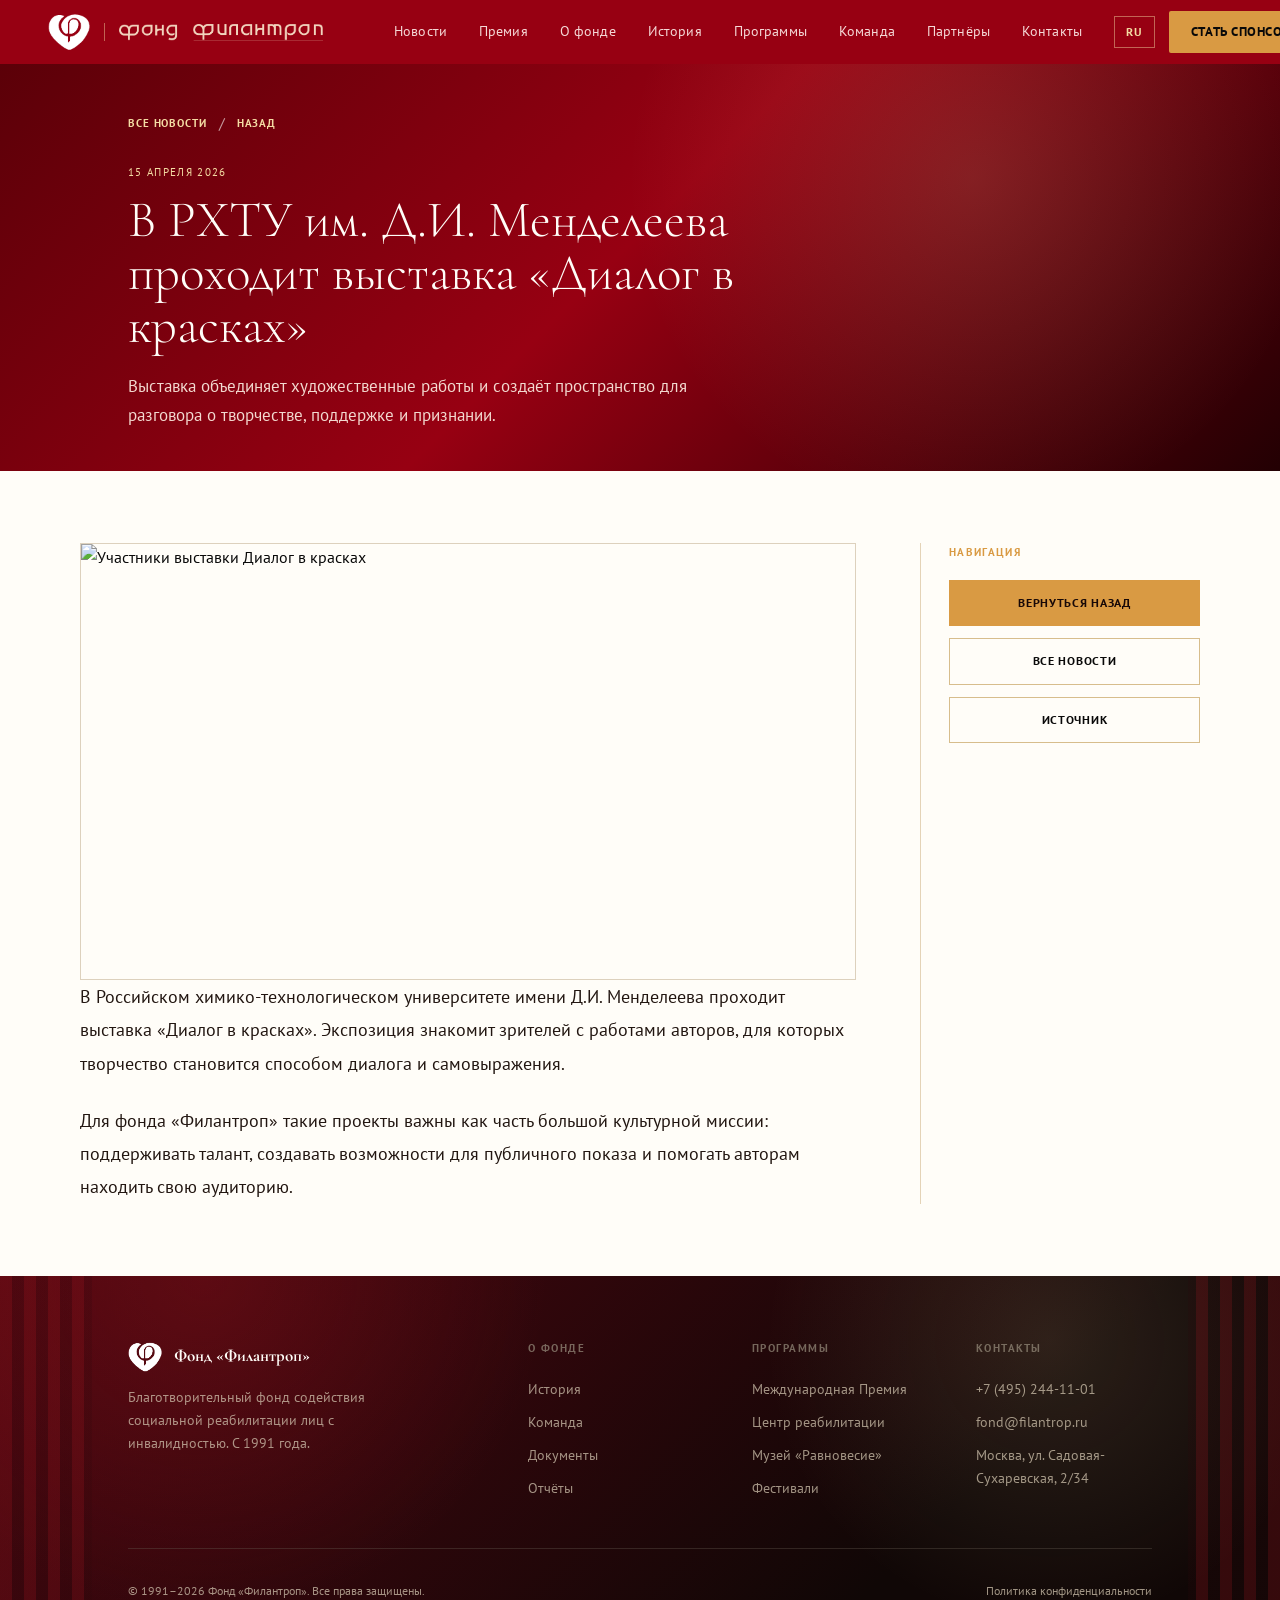
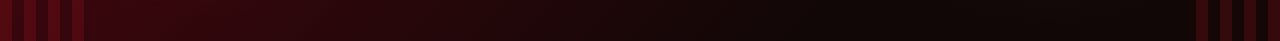
==== commit 4b0d1ba8: "Improve article body readability" ====
--- a/news-dialog.html
+++ b/news-dialog.html
@@ -7,7 +7,7 @@
 <link rel="preconnect" href="https://fonts.googleapis.com">
 <link href="https://fonts.googleapis.com/css2?family=Playfair+Display:wght@400;600;700&family=Cormorant+Garamond:ital,wght@0,300;0,400;0,600;1,400&family=PT+Sans:wght@400;700&display=swap" rel="stylesheet">
 <style>
-*,*::before,*::after{box-sizing:border-box;margin:0;padding:0}:root{--red:#970012;--red-dark:#5b0008;--gold:#d99a43;--gold-light:#f4dca4;--cream:#f4e4c5;--ink:#090909;--white:#fffdf8;--serif:'Cormorant Garamond',Georgia,serif;--sans:'PT Sans',Arial,sans-serif}body{font-family:var(--sans);background:var(--white);color:var(--ink);padding-top:64px;line-height:1.7}nav{position:fixed;top:0;left:0;right:0;z-index:100;background:var(--red)}.nav-inner{height:64px;max-width:1280px;margin:0 auto;padding:0 48px;display:flex;align-items:center;gap:28px}.nav-logo{display:flex;align-items:center;gap:14px;color:var(--white);text-decoration:none;min-width:320px}.nav-logo>img:first-child{width:40px;height:40px}.nav-logo span{border-left:1px solid rgba(244,220,164,.45);padding-left:14px}.nav-wordmark{width:205px}.nav-links{margin-left:auto;display:flex;gap:22px}.nav-links a{color:var(--white);font-size:14px;text-decoration:none}.language-current{background:transparent;border:1px solid rgba(244,220,164,.35);color:var(--white);height:36px;width:44px;font-weight:700}.nav-cta{background:var(--gold);color:#120807;text-decoration:none;text-transform:uppercase;font-weight:700;font-size:12px;letter-spacing:.05em;padding:14px 22px}.article-hero{background:linear-gradient(135deg,var(--red-dark),var(--red) 48%,#230003);color:var(--white);padding:46px 0 42px;position:relative;overflow:hidden}.article-hero::after{content:'';position:absolute;inset:0;background:radial-gradient(circle at 76% 28%,rgba(244,220,164,.14),transparent 34%);pointer-events:none}.container{max-width:1120px;margin:0 auto;padding:0 48px;position:relative;z-index:1}.crumbs{display:flex;gap:12px;align-items:center;margin-bottom:26px}.crumbs a{color:var(--gold-light);text-decoration:none;text-transform:uppercase;font-size:11px;font-weight:700;letter-spacing:.08em}.crumbs span{color:rgba(255,255,255,.6)}.article-date{color:var(--gold-light);text-transform:uppercase;font-size:11px;letter-spacing:.12em;margin-bottom:12px}.article-title{font-family:var(--serif);font-size:clamp(34px,4vw,52px);font-weight:300;line-height:1.04;max-width:720px}.article-lead{font-size:17px;max-width:600px;margin-top:18px;color:#f3d9d0}.article-layout{display:grid;grid-template-columns:minmax(0,1fr) 280px;gap:64px;padding:72px 0}.article-image{width:100%;aspect-ratio:16/9;object-fit:cover;display:block;border:1px solid #ddd1bd}.article-body{font-family:var(--serif);font-size:24px;line-height:1.72;color:#221611}.article-body p+p{margin-top:24px}.article-side{border-left:1px solid #e4d3b7;padding-left:28px}.side-title{text-transform:uppercase;font-size:11px;letter-spacing:.12em;color:var(--gold);font-weight:700;margin-bottom:18px}.side-actions{display:flex;flex-direction:column;gap:12px}.btn{display:inline-flex;align-items:center;justify-content:center;min-height:46px;padding:12px 18px;border:1px solid #d7bd8c;color:var(--ink);text-decoration:none;text-transform:uppercase;font-size:12px;font-weight:700;letter-spacing:.06em}.btn.gold{background:var(--gold);border-color:var(--gold);color:#170807}footer{background:linear-gradient(135deg,#210003,#120202);color:#d7c2a2;padding:42px 0;font-size:13px}footer strong{display:inline-flex;align-items:center;gap:10px;color:var(--white);font-family:var(--serif);font-size:18px}footer strong::before{content:'';width:28px;height:28px;background:url('logo.png') center/contain no-repeat;filter:brightness(0) invert(1)}@media(max-width:800px){body{padding-top:62px}.nav-inner{height:62px;padding:0 18px}.nav-logo{min-width:0}.nav-wordmark{width:150px}.nav-links,.language-current,.nav-cta{display:none}.container{padding:0 22px}.article-hero{padding:34px 0}.article-layout{grid-template-columns:1fr;gap:34px;padding:44px 0}.article-title{font-size:34px}.article-body{font-size:21px}.article-side{border-left:0;border-top:1px solid #e4d3b7;padding:24px 0 0}}
+*,*::before,*::after{box-sizing:border-box;margin:0;padding:0}:root{--red:#970012;--red-dark:#5b0008;--gold:#d99a43;--gold-light:#f4dca4;--cream:#f4e4c5;--ink:#090909;--white:#fffdf8;--serif:'Cormorant Garamond',Georgia,serif;--sans:'PT Sans',Arial,sans-serif}body{font-family:var(--sans);background:var(--white);color:var(--ink);padding-top:64px;line-height:1.7}nav{position:fixed;top:0;left:0;right:0;z-index:100;background:var(--red)}.nav-inner{height:64px;max-width:1280px;margin:0 auto;padding:0 48px;display:flex;align-items:center;gap:28px}.nav-logo{display:flex;align-items:center;gap:14px;color:var(--white);text-decoration:none;min-width:320px}.nav-logo>img:first-child{width:40px;height:40px}.nav-logo span{border-left:1px solid rgba(244,220,164,.45);padding-left:14px}.nav-wordmark{width:205px}.nav-links{margin-left:auto;display:flex;gap:22px}.nav-links a{color:var(--white);font-size:14px;text-decoration:none}.language-current{background:transparent;border:1px solid rgba(244,220,164,.35);color:var(--white);height:36px;width:44px;font-weight:700}.nav-cta{background:var(--gold);color:#120807;text-decoration:none;text-transform:uppercase;font-weight:700;font-size:12px;letter-spacing:.05em;padding:14px 22px}.article-hero{background:linear-gradient(135deg,var(--red-dark),var(--red) 48%,#230003);color:var(--white);padding:46px 0 42px;position:relative;overflow:hidden}.article-hero::after{content:'';position:absolute;inset:0;background:radial-gradient(circle at 76% 28%,rgba(244,220,164,.14),transparent 34%);pointer-events:none}.container{max-width:1120px;margin:0 auto;padding:0 48px;position:relative;z-index:1}.crumbs{display:flex;gap:12px;align-items:center;margin-bottom:26px}.crumbs a{color:var(--gold-light);text-decoration:none;text-transform:uppercase;font-size:11px;font-weight:700;letter-spacing:.08em}.crumbs span{color:rgba(255,255,255,.6)}.article-date{color:var(--gold-light);text-transform:uppercase;font-size:11px;letter-spacing:.12em;margin-bottom:12px}.article-title{font-family:var(--serif);font-size:clamp(34px,4vw,52px);font-weight:300;line-height:1.04;max-width:720px}.article-lead{font-size:17px;max-width:600px;margin-top:18px;color:#f3d9d0}.article-layout{display:grid;grid-template-columns:minmax(0,1fr) 280px;gap:64px;padding:72px 0}.article-image{width:100%;aspect-ratio:16/9;object-fit:cover;display:block;border:1px solid #ddd1bd}.article-body{font-family:var(--sans);font-size:18px;line-height:1.85;color:#221611}.article-body p+p{margin-top:24px}.article-side{border-left:1px solid #e4d3b7;padding-left:28px}.side-title{text-transform:uppercase;font-size:11px;letter-spacing:.12em;color:var(--gold);font-weight:700;margin-bottom:18px}.side-actions{display:flex;flex-direction:column;gap:12px}.btn{display:inline-flex;align-items:center;justify-content:center;min-height:46px;padding:12px 18px;border:1px solid #d7bd8c;color:var(--ink);text-decoration:none;text-transform:uppercase;font-size:12px;font-weight:700;letter-spacing:.06em}.btn.gold{background:var(--gold);border-color:var(--gold);color:#170807}footer{background:linear-gradient(135deg,#210003,#120202);color:#d7c2a2;padding:42px 0;font-size:13px}footer strong{display:inline-flex;align-items:center;gap:10px;color:var(--white);font-family:var(--serif);font-size:18px}footer strong::before{content:'';width:28px;height:28px;background:url('logo.png') center/contain no-repeat;filter:brightness(0) invert(1)}@media(max-width:800px){body{padding-top:62px}.nav-inner{height:62px;padding:0 18px}.nav-logo{min-width:0}.nav-wordmark{width:150px}.nav-links,.language-current,.nav-cta{display:none}.container{padding:0 22px}.article-hero{padding:34px 0}.article-layout{grid-template-columns:1fr;gap:34px;padding:44px 0}.article-title{font-size:34px}.article-body{font-size:17px;line-height:1.78}.article-side{border-left:0;border-top:1px solid #e4d3b7;padding:24px 0 0}}
 </style>
 <link rel="stylesheet" href="site-common.css">
 </head>
@@ -91,3 +91,4 @@
 
 
 
+
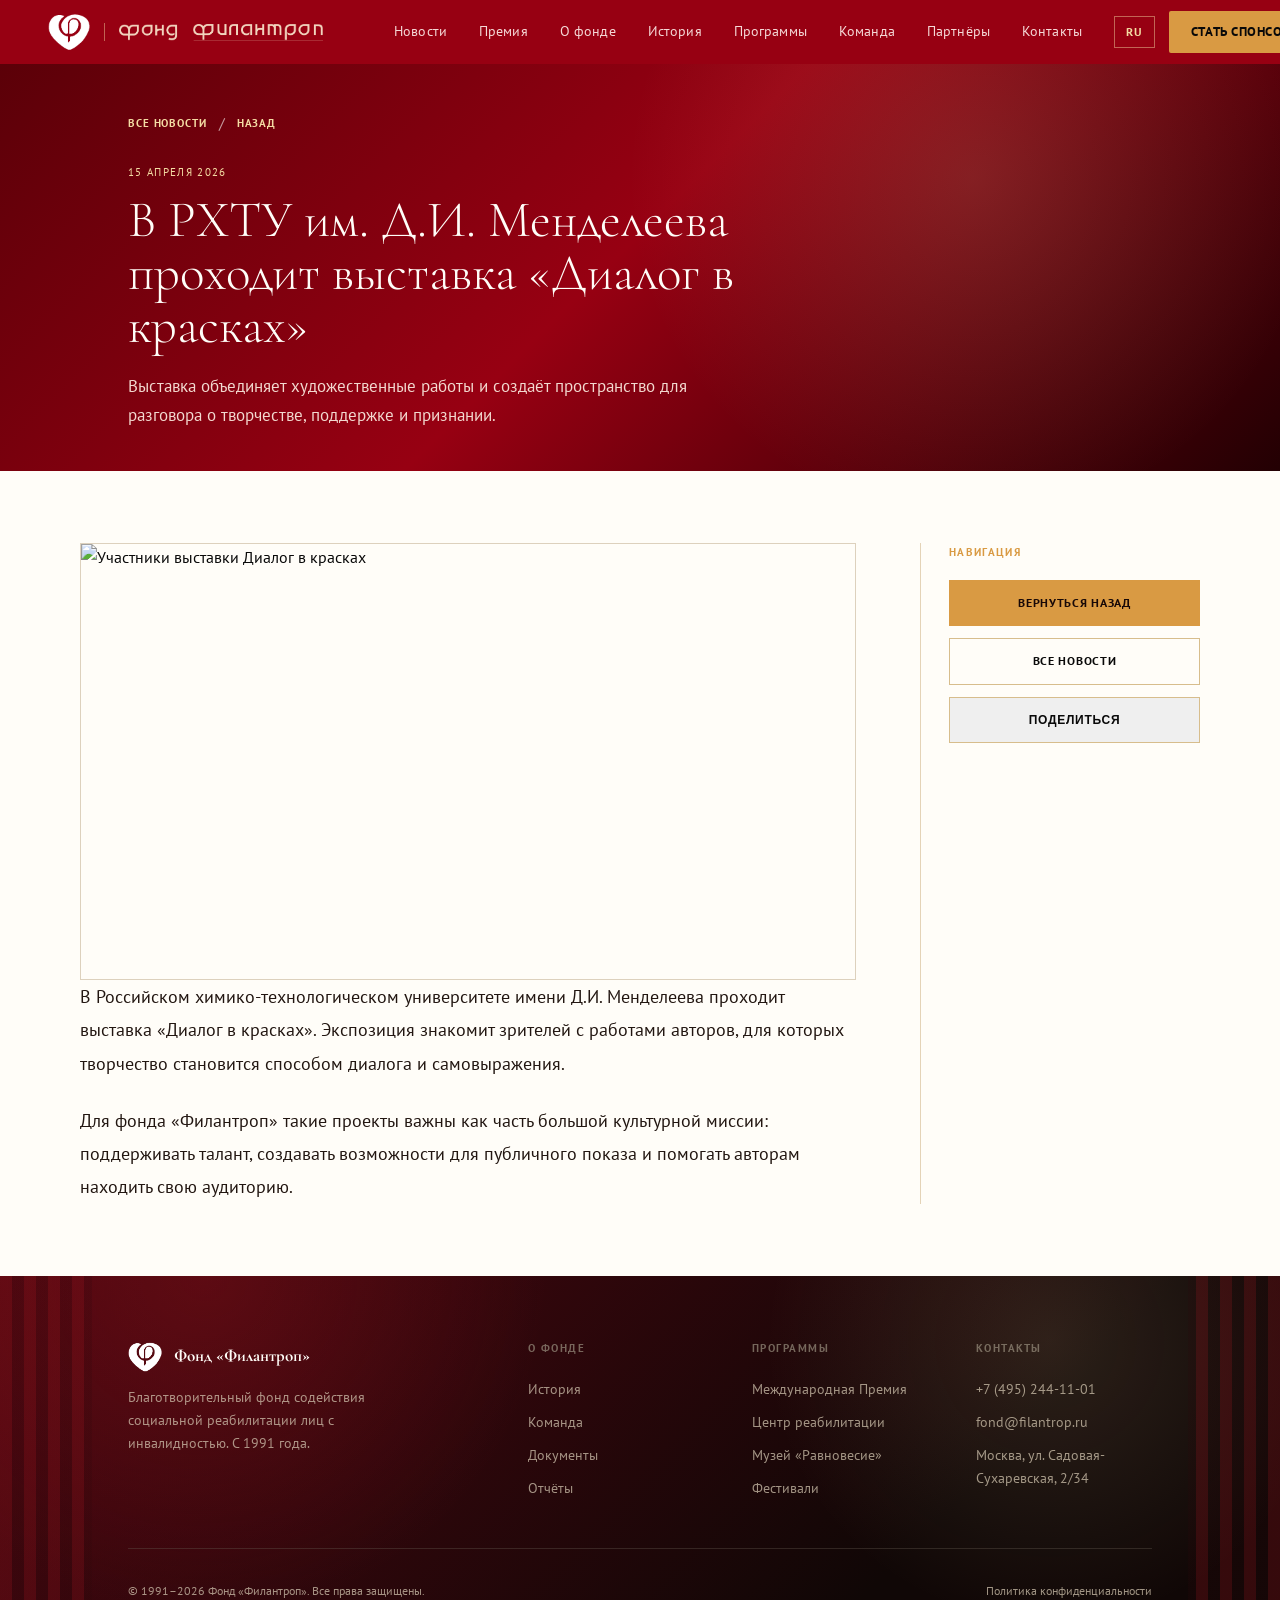
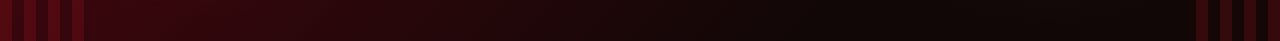
==== commit 23abc600: "Replace source links with share buttons" ====
--- a/news-dialog.html
+++ b/news-dialog.html
@@ -45,7 +45,7 @@
   </div>
 </nav>
 <section class="article-hero"><div class="container"><div class="crumbs"><a href="news.html">Все новости</a><span>/</span><a href="javascript:history.back()">Назад</a></div><div class="article-date">15 апреля 2026</div><h1 class="article-title">В РХТУ им. Д.И. Менделеева проходит выставка «Диалог в красках»</h1><p class="article-lead">Выставка объединяет художественные работы и создаёт пространство для разговора о творчестве, поддержке и признании.</p></div></section>
-<main class="container article-layout"><article><img class="article-image" src="https://www.filantrop.ru/upload/iblock/7a5/6xj9ht9l9czgv8vgzl382boh2ba76wlp.JPG" alt="Участники выставки Диалог в красках"><div class="article-body"><p>В Российском химико-технологическом университете имени Д.И. Менделеева проходит выставка «Диалог в красках». Экспозиция знакомит зрителей с работами авторов, для которых творчество становится способом диалога и самовыражения.</p><p>Для фонда «Филантроп» такие проекты важны как часть большой культурной миссии: поддерживать талант, создавать возможности для публичного показа и помогать авторам находить свою аудиторию.</p></div></article><aside class="article-side"><div class="side-title">Навигация</div><div class="side-actions"><a class="btn gold" href="javascript:history.back()">Вернуться назад</a><a class="btn" href="news.html">Все новости</a><a class="btn" href="https://www.filantrop.ru/news/?ELEMENT_ID=2302" target="_blank" rel="noopener">Источник</a></div></aside></main>
+<main class="container article-layout"><article><img class="article-image" src="https://www.filantrop.ru/upload/iblock/7a5/6xj9ht9l9czgv8vgzl382boh2ba76wlp.JPG" alt="Участники выставки Диалог в красках"><div class="article-body"><p>В Российском химико-технологическом университете имени Д.И. Менделеева проходит выставка «Диалог в красках». Экспозиция знакомит зрителей с работами авторов, для которых творчество становится способом диалога и самовыражения.</p><p>Для фонда «Филантроп» такие проекты важны как часть большой культурной миссии: поддерживать талант, создавать возможности для публичного показа и помогать авторам находить свою аудиторию.</p></div></article><aside class="article-side"><div class="side-title">Навигация</div><div class="side-actions"><a class="btn gold" href="javascript:history.back()">Вернуться назад</a><a class="btn" href="news.html">Все новости</a><button class="btn share-btn" type="button" onclick="shareCurrentPage(this)">Поделиться</button></div></aside></main>
 <footer>
   <div class="container">
     <div class="footer-inner">
@@ -86,9 +86,11 @@
     </div>
   </div>
 </footer>
+<script>function shareCurrentPage(btn){const url=location.href;if(navigator.share){navigator.share({title:document.title,url}).catch(()=>{});return;}navigator.clipboard&&navigator.clipboard.writeText(url).then(()=>{const old=btn.textContent;btn.textContent="Ссылка скопирована";setTimeout(()=>btn.textContent=old,1800);});}</script>
 </body>
 </html>
 
 
 
 
+
